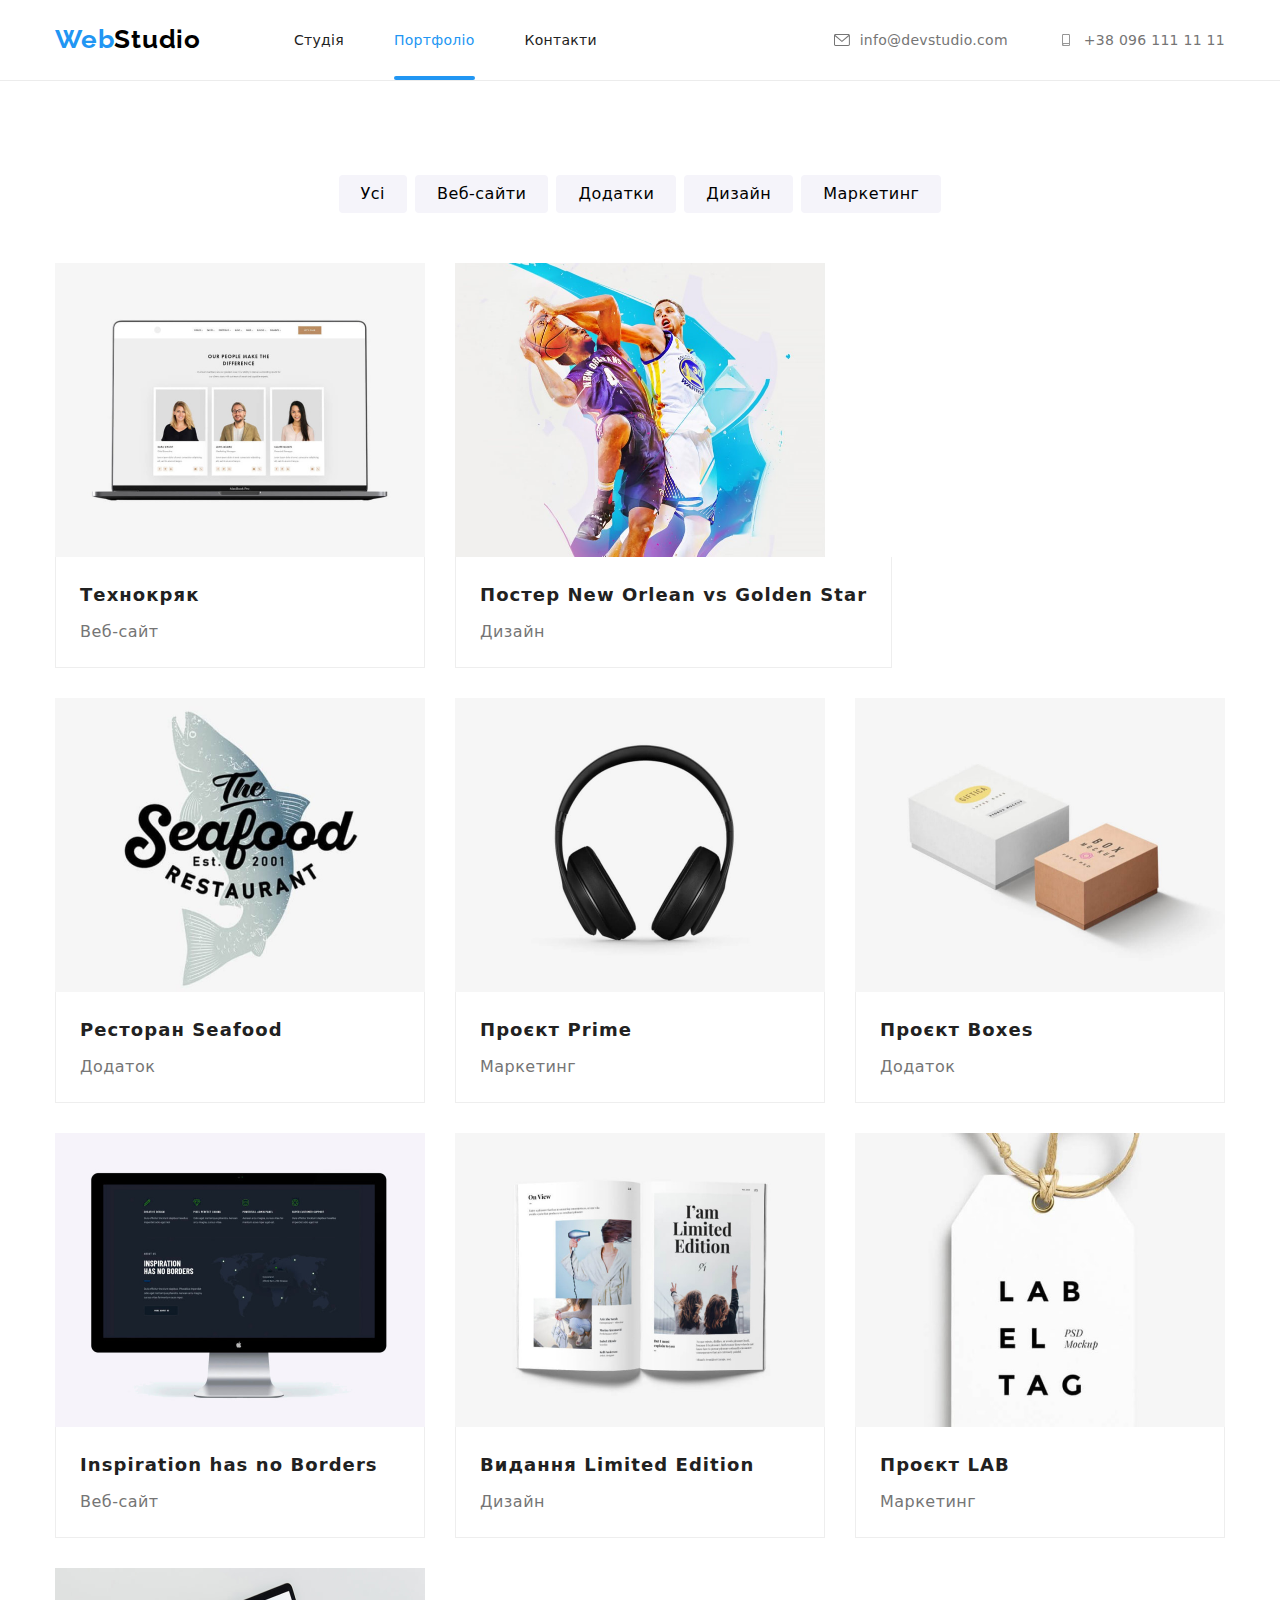
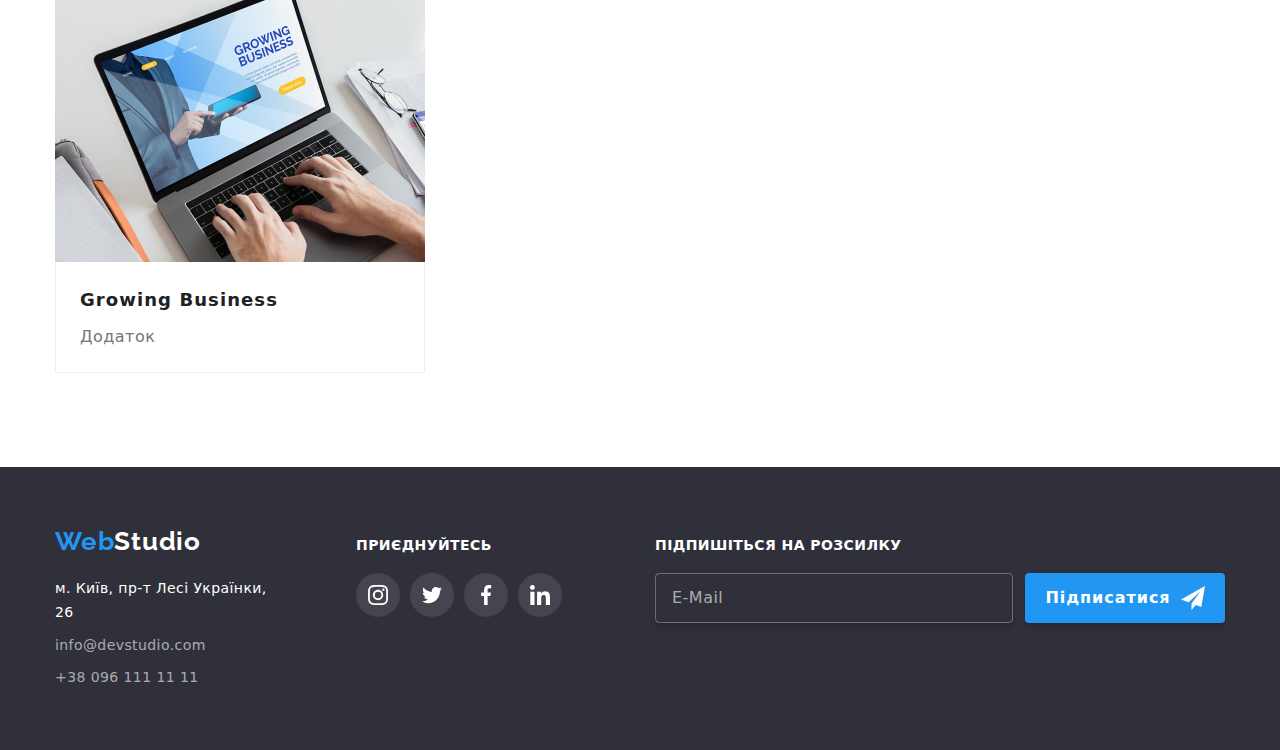
==== portfolio.html @ bd2cbed0 "Initial commit" ====
<!DOCTYPE html>
<html lang="en">
  <head>
    <meta charset="UTF-8" />
    <meta name="viewport" content="width=device-width, initial-scale=1.0" />
    <title>Портфоліо</title>
    <link rel="stylesheet" href="./css/style.css" />
    <link rel="preconnect" href="https://fonts.googleapis.com" />
    <link rel="preconnect" href="https://fonts.gstatic.com" crossorigin />
    <link
      rel="stylesheet"
      href="https://cdnjs.cloudflare.com/ajax/libs/modern-normalize/2.0.0/modern-normalize.min.css"
    />
    <link
      href="https://fonts.googleapis.com/css2?family=Raleway:wght@700&family=Roboto:wght@400;500;700;900&display=swap"
      rel="stylesheet"
    />
  </head>
  <body>
    <header>
      <nav class="container header">
        <a href="./index.html" class="logo"
          >Web<span style="color: #000">Studio</span></a
        >

        <ul class="nav">
          <li class="item"><a href="./index.html" class="navg">Студія</a></li>
          <li class="item">
            <a href="./portfolio.html" class="navg current" style="color: #2196f3"
              >Портфоліо</a
            >
          </li>
          <li class="item"><a href="" class="navg">Контакти</a></li>
        </ul>
        <ul class="header list">
          <li class="item">
            <a href="mailto:info@devstudio.com" class="link-nav"
              ><svg class="icon" width="16" height="12">
                <use href="./images/symbol-defs.svg#icon-envelope"></use>
              </svg>
              info@devstudio.com
            </a>
          </li>
          <li class="item">
            <a href="tel:+380961111111" class="link-nav"
              ><svg class="icon" width="16" height="12">
                <use href="./images/symbol-defs.svg#icon-smartphone"></use></svg> +38 096 111 11 11</a
            >
          </li>
        </ul>
      </nav>
    </header>
    <main>
      <section>
        <div class="container">
          <!-- <h1>Портфоліо</h1> -->
          <ul class="filter-list">
            <li class="item">
              <button type="button" class="filters">Усі</button>
            </li>
            <li class="item">
              <button type="button" class="filters">Веб-сайти</button>
            </li>
            <li class="item">
              <button type="button" class="filters">Додатки</button>
            </li>
            <li class="item">
              <button type="button" class="filters">Дизайн</button>
            </li>
            <li class="item">
              <button type="button" class="filters">Маркетинг</button>
            </li>
          </ul>
          <ul class="portfolio-cards">
            <li class="item">
               <a href="" class="card">
                <div class="filling-thumb">
                <img
                  src="./images/project1.jpg"
                  alt="Ноутбук з карточками членів команди"
                  width="370"
                  height="294"
                />
                <div class="filling">
                  <p class="text">Ресурс пропонує комплексні пропозиції з різним рівнем функціоналу та сервісів. Все це дозволить відвідувачу отримати вичерпні відомості про компанію чи приватну особу.</p>
                </div>
                </div>
                <div class="border-cards">
                  <h2 class="sub-title">Технокряк</h2>
                  <p class="filter-class">Веб-сайт</p>
                </div>
              </a>
              
            </li>
            <li class="item">
              <a href="" class="card"
                ><div class="filling-thumb"><img
                  src="./images/project2.jpg"
                  alt="Постер з баскетболістами"
                  width="370"
                  height="294"
                />
                <div class="filling">
                  <p class="text">Ресурс пропонує комплексні пропозиції з різним рівнем функціоналу та сервісів. Все це дозволить відвідувачу отримати вичерпні відомості про компанію чи приватну особу.</p>
                </div>
                </div>
                <div class="border-cards">
                  <h2 class="sub-title">Постер New Orlean vs Golden Star</h2>
                  <p class="filter-class">Дизайн</p>
                </div>
              </a>
            </li>
            <li class="item">
              <a href="" class="card"
                ><div class="filling-thumb"><img
                  src="./images/project3.jpg"
                  width="370"
                  height="294"
                  alt="Емблема ресторану"
                />
                <div class="filling">
                  <p class="text">Ресурс пропонує комплексні пропозиції з різним рівнем функціоналу та сервісів. Все це дозволить відвідувачу отримати вичерпні відомості про компанію чи приватну особу.</p>
                </div>
                </div>
                <div class="border-cards">
                  <h2 class="sub-title">Ресторан Seafood</h2>
                  <p class="filter-class">Додаток</p>
                </div>
              </a>
            </li>
            <li class="item">
              <a href="" class="card"
                ><div class="filling-thumb"><img
                  src="./images/project4.jpg"
                  width="370"
                  height="294"
                  alt="Безпровідні навушники"
                />
                <div class="filling">
                  <p class="text">Ресурс пропонує комплексні пропозиції з різним рівнем функціоналу та сервісів. Все це дозволить відвідувачу отримати вичерпні відомості про компанію чи приватну особу.</p>
                </div>
                </div>
                <div class="border-cards">
                  <h2 class="sub-title">Проєкт Prime</h2>
                  <p class="filter-class">Маркетинг</p>
                </div>
              </a>
            </li>
            <li class="item">
              <a href="" class="card"
                ><div class="filling-thumb"><img
                  src="./images/project5.jpg"
                  width="370"
                  height="294"
                  alt="Маленькі кообочки"
                />
                <div class="filling">
                  <p class="text">Ресурс пропонує комплексні пропозиції з різним рівнем функціоналу та сервісів. Все це дозволить відвідувачу отримати вичерпні відомості про компанію чи приватну особу.</p>
                </div>
                </div>
                <div class="border-cards">
                  <h2 class="sub-title">Проєкт Boxes</h2>
                  <p class="filter-class">Додаток</p>
                </div>
              </a>
            </li>
            <li class="item">
              <a href="" class="card"
                ><div class="filling-thumb"><img
                  src="./images/project6.jpg"
                  width="370"
                  height="294"
                  alt="Монітор комп'ютера"
                />
                <div class="filling">
                  <p class="text">Ресурс пропонує комплексні пропозиції з різним рівнем функціоналу та сервісів. Все це дозволить відвідувачу отримати вичерпні відомості про компанію чи приватну особу.</p>
                </div>
                </div>
                <div class="border-cards">
                  <h2 class="sub-title">Inspiration has no Borders</h2>
                  <p class="filter-class">Веб-сайт</p>
                </div>
              </a>
            </li>
            <li class="item">
              <a href="" class="card"
                ><div class="filling-thumb"><img
                  src="./images/project7.jpg"
                  width="370"
                  height="294"
                  alt="Глянцевий журнал"
                />
                <div class="filling">
                  <p class="text">Ресурс пропонує комплексні пропозиції з різним рівнем функціоналу та сервісів. Все це дозволить відвідувачу отримати вичерпні відомості про компанію чи приватну особу.</p>
                </div>
                </div>
                <div class="border-cards">
                  <h2 class="sub-title">Видання Limited Edition</h2>
                  <p class="filter-class">Дизайн</p>
                </div>
              </a>
            </li>
            <li class="item">
              <a href="" class="card"
                ><div class="filling-thumb"><img
                  src="./images/project8.jpg"
                  width="370"
                  height="294"
                  alt="Бірка"
                />
                <div class="filling">
                  <p class="text">Ресурс пропонує комплексні пропозиції з різним рівнем функціоналу та сервісів. Все це дозволить відвідувачу отримати вичерпні відомості про компанію чи приватну особу.</p>
                </div>
                </div>
                <div class="border-cards">
                  <h2 class="sub-title">Проєкт LAB</h2>
                  <p class="filter-class">Маркетинг</p>
                </div>
              </a>
            </li>
            <li class="item">
              <a href="" class="card"
                ><div class="filling-thumb"><img
                  src="./images/project9.jpg"
                  width="370"
                  height="294"
                  alt="Руки людини на клавіатурі ноутбука"
                />
                <div class="filling">
                  <p class="text">Ресурс пропонує комплексні пропозиції з різним рівнем функціоналу та сервісів. Все це дозволить відвідувачу отримати вичерпні відомості про компанію чи приватну особу.</p>
                </div>
                </div>
                <div class="border-cards">
                  <h2 class="sub-title">Growing Business</h2>
                  <p class="filter-class">Додаток</p>
                </div>
              </a>
            </li>
          </ul>
        </div>
      </section>
    </main>
   <footer class="footer">
      <div class="container">
      <div class="adressa">
        <a href="./index.html" class="logo-footer"
          >Web<span style="color: #fff">Studio</span></a
        >
        <address>
          <p class="adress">м. Київ, пр-т Лесі Українки, 26</p>
          <a href="mailto:info@devstudio.com" class="appeal"
            >info@devstudio.com</a
          >
          <a href="tel:+380961111111" class="appeal">+38 096 111 11 11</a>
        </address>
      </div>
      <div >
      <p class="footer-head">Приєднуйтесь</p>
      <ul class="socialmed">
      <li class="link"><a href="" class="icon"><svg width="20" height="20"><use href="./images/symbol-defs.svg#icon-instagram"></use></svg></a></li>
      <li class="link"><a href="" class="icon"><svg width="20" height="20"><use href="./images/symbol-defs.svg#icon-twitter-1"></use></svg></a></li>
      <li class="link"><a href="" class="icon"><svg width="20" height="20"><use href="./images/symbol-defs.svg#icon-facebook"></use></svg></a></li>
      <li class="link"><a href="" class="icon"><svg width="20" height="20"><use href="./images/symbol-defs.svg#icon-linkedin"></use></svg></a></li></ul>
      </div>
       <div class="email-footer">
        <h2 class="email-footer-header">Підпишіться на розсилку</h2>
        <form class="footer-form">
        <input type="email" name="email" placeholder="E-Mail" class="email-input">
        <button class="footer-button" type="submit">
          <span class="footer-button__text">Підписатися</span>
          <svg  width="24" height="24">
            <use href="./images/symbol-defs.svg#icon-send"></use>
          </svg>
        </button>
        </form>
      </div>
      </div>
    </footer>
  </body>
</html>
---- css/style.css ----
:root {
  --main-color: #212121;
  --hover-color-blue: #2196f3;
  --white-text: #fff;
  --basic-text: #757575;
  --background-lite: #f5f4fa;
  --background-dark: #2f303a;
}

body {
  font-family: "Roboto", sans-serif;
  letter-spacing: 0.02em;
  font-weight: 500;
  font-size: 14px;
  color: var(--main-color);
  margin: 0;
  padding: 0;
}
header {
  border-bottom: 1px #ececec solid;
}
h1,
h2,
h3,
ul,
p {
  margin-top: 0;
  margin-bottom: 0;
  padding: 0;
}
section {
  padding-top: 94px;
  padding-bottom: 94px;
}
img {
  display: block;
}
.hero {
  background-color: var(--background-dark);
  padding-bottom: 280px;
  text-align: center;
  padding-top: 200px;
  padding-bottom: 200px;
  background-image: linear-gradient(
      rgba(47, 48, 58, 0.4),
      rgba(47, 48, 58, 0.4)
    ),
    url(../images/background-img.jpg);
  background-size: cover;
  background-position: center;
  max-width: 1600px;
  margin-right: auto;
  margin-left: auto;
}

.logo {
  display: inline-block;
  font-family: "Raleway", sans-serif;
  text-decoration: none;

  font-weight: 700;
  font-size: 26px;
  letter-spacing: 0.03em;
  color: #2196f3;
  margin-right: 93px;
}
.logo-footer {
  display: block;
  margin-bottom: 20px;
  font-family: "Raleway", sans-serif;
  text-decoration: none;

  font-weight: 700;
  font-size: 26px;
  letter-spacing: 0.03em;
  color: #2196f3;
}

.navg {
  display: block;
  text-decoration: none;
  font-weight: 500;
  font-size: 14px;
  letter-spacing: 0.02em;
  color: var(--main-color);
  padding-top: 32px;
  padding-bottom: 32px;
  transition: color 250ms cubic-bezier(0.4, 0, 0.2, 1);
}
.navg:hover,
.navg:focus {
  color: var(--hover-color-blue);
}
.navg.current {
  position: relative;
}
.navg.current::after {
  content: "";
  display: block;
  border-radius: 2px;
  width: 100%;
  height: 4px;
  background: var(--hover-color-blue);
  position: absolute;
  left: 0;
  bottom: 0;
}
.link-nav {
  display: flex;
  align-items: center;
  padding-top: 32px;
  padding-bottom: 32px;
  color: rgb(117, 117, 117);

  text-decoration: none;
  transition: color 250ms cubic-bezier(0.4, 0, 0.2, 1);
}
.link-nav .icon {
  fill: rgb(117, 117, 117);
  transition: fill 250ms cubic-bezier(0.4, 0, 0.2, 1);
}
.container {
  width: 1200px;
  margin-left: auto;
  margin-right: auto;
  padding-left: 15px;
  padding-right: 15px;
}
.link-nav:hover,
.link-nav:focus {
  color: var(--hover-color-blue);
}
.link-nav:hover .icon,
.link-nav:focus .icon {
  fill: var(--hover-color-blue);
}

.h1 {
  display: inline-block;
  font-weight: 900;
  font-size: 44px;
  line-height: 136%;
  letter-spacing: 0.06em;
  text-transform: uppercase;
  text-align: center;
  color: var(--white-text);
  width: 696px;
  min-height: 120px;
  margin-bottom: 30px;
}
.main-but {
  display: block;
  background-color: var(--hover-color-blue);
  min-width: 216px;
  height: 50px;
  border-radius: 4px;
  border: none;
  box-shadow: 0 4px 4px 0 rgba(0, 0, 0, 0.15);
  color: var(--white-text);
  font-weight: 700;
  font-size: 16px;
  line-height: 187%;
  letter-spacing: 0.06em;
  text-align: center;
  cursor: pointer;
  margin: auto;
  transition: background-color 250ms cubic-bezier(0.4, 0, 0.2, 1);
}
.main-but:active {
  background-color: #188ce8;
}
.backdrop {
  position: fixed;
  top: 0;
  left: 0;
  width: 100%;
  height: 100%;
  background: rgba(0, 0, 0, 0.2);
  z-index: 2;
  transform: scale(100%);
  transition: visibility 250ms cubic-bezier(0.4, 0, 0.2, 1),
    opacity 250ms cubic-bezier(0.4, 0, 0.2, 1);
}
.backdrop.is-hidden {
  opacity: 0;
  visibility: hidden;
  pointer-events: none;
}
.modal {
  position: absolute;
  top: 50%;
  left: 50%;
  transform: translate(-50%, -50%) scale(1);

  border-radius: 4px;
  min-width: 528px;
  height: 581px;
  box-shadow: 0 2px 1px 0 rgba(0, 0, 0, 0.2), 0 1px 1px 0 rgba(0, 0, 0, 0.14),
    0 1px 3px 0 rgba(0, 0, 0, 0.12);
  background: #fff;
  

  transition: transform 250ms cubic-bezier(0.4, 0, 0.2, 1);
}

.backdrop.is-hidden .modal.is-hidden {
  transform: translate(-50%, -50%) scale(0.2);
}
.modal-button {
  position: absolute;
  top: 8px;
  right: 8px;
  border-radius: 50%;
  border: 1px solid  rgba(0, 0, 0, 0.1);
  background-color: #fff;
  cursor: pointer;
  display: flex;
  align-items: center;
  justify-content: center;
 width: 30px;
 height: 30px;
 transition: fill 250ms cubic-bezier(0.4, 0, 0.2, 1);
}

.modal-button:hover,
.modal-button:focus{
  fill:var(--hover-color-blue);
  
}
.modal-form {
  width: 528px;
  
  padding-top: 40px;
  padding-left: 40px;
  padding-right: 40px;
  padding-bottom: 40px;
}
.modal-header {
  font-weight: 700;
  font-size: 20px;
  letter-spacing: 0.03em;
  text-align: center;
  color: var(--main-color);
  margin-left: auto;
  margin-right: auto;
  margin-bottom: 12px;
}
.name-input {
  display: flex;
  flex-direction: column;
  position: relative;
 margin-left: auto;
  margin-right: auto;
  margin-top: 10px;
  
  width: 448px;
  height: 58px;
}
.label {
  display: flex;
  align-items: center;
  justify-content: flex-start;
  font-weight: 400;
  font-size: 12px;
  letter-spacing: 0.01em;
  color: var(--basic-text);
  
}
.input {
  outline: none;
  border: 1px solid rgba(33, 33, 33, 0.2);
  border-radius: 4px;
  width: 448px;
  height: 40px;
  padding-left: 34px;
  margin-top: 4px;
 
  transition: border 250ms cubic-bezier(0.4, 0, 0.2, 1);
}
.input:hover,
.input:focus {
  border: 1px solid var(--hover-color-blue);
}
.input:hover + .modal-icon-input,
.input:focus + .modal-icon-input {
  fill: var(--hover-color-blue);
}
.modal-icon-input {
  position: absolute;
  top: 28px;
  left: 12px;
  transition: fill 250ms cubic-bezier(0.4, 0, 0.2, 1);
}
.comment-input {
  display: flex;
  flex-direction: column;
  position: relative;
margin-left: auto;
  margin-right: auto;
  margin-bottom: 20px;
  margin-top: 10px;
  width: 448px;
}
.texarea-modal::placeholder {
  font-weight: 400;
  font-size: 12px;
  letter-spacing: 0.01em;
  color: rgba(117, 117, 117, 0.5);
  
}
.texarea-modal {
  display: block;
  outline: none;
  border: 1px solid rgba(33, 33, 33, 0.2);
  border-radius: 4px;
  width: 448px;
  height: 120px;
  margin-top: 4px;
  padding-left: 16px;
  padding-top: 12px;

  resize: none;
  transition: border 250ms cubic-bezier(0.4, 0, 0.2, 1);
}
.texarea-modal:hover,
.texarea-modal:focus {
  border: 1px solid #2196f3;
}
.checkbox-modal-label {
  display: flex;
  justify-content: center;
  font-weight: 400;
  font-size: 14px;
  line-height: 171%;
  letter-spacing: 0.03em;
  color: var(--basic-text);

}
.contract {
  color: var(--hover-color-blue);
  margin-left: 4px;
  
}
.checkbox-text{
  display: block;
  text-align: center;
}
.checkbox-icon{
  display: flex;
  align-items: center;

  border-radius: 2px;
  border: #212121 2px solid;
  width: 16px;
  height: 15px;
  margin-right: 8px;
  background-image: url(../images/icon-check.svg);
   background-size: contain;
  background-repeat: no-repeat;
  background-origin: border;
  background-position: center;
 
   transition: background-color 250ms cubic-bezier(0.4, 0, 0.2, 1),
    border 250ms cubic-bezier(0.4, 0, 0.2, 1);
}
.checkbox-icon:hover{
  border: var(--hover-color-blue) 2px solid;
}
.checkbox-input:focus + .checkbox-icon{
  border: var(--hover-color-blue) 2px solid;
}

.checkbox-input:checked + .checkbox-icon {

  background-color: #188ce8;

  fill:#fff;
   border: none;
 

}
.checkbox-input{
  -webkit-appearance:none;
  -moz-appearance: none;
  appearance: none;
}
.btn-modal {
  margin-top: 30px;
  border: none;
  border-radius: 4px;
  width: 200px;
  height: 50px;
  box-shadow: 0 4px 4px 0 rgba(0, 0, 0, 0.15);
  background-color: var(--hover-color-blue);
  font-family: "Roboto", sans-serif;
  font-weight: 700;
  font-size: 16px;
  line-height: 1.875;
  letter-spacing: 0.06em;
  text-align: center;
  color: var(--white-text);
  transition: background-color 250ms cubic-bezier(0.4, 0, 0.2, 1);
}
.btn-modal:hover,
.btn-modal:focus {
  background-color: #188ce8;
}
.decisions {
  font-weight: 700;
  letter-spacing: 0.03em;
  text-transform: uppercase;
  color: var(--main-color);
  font-family: var(--font-family);
  font-size: 14px;
  margin-bottom: 10px;
}
.text-block {
  display: flex;
  flex-wrap: wrap;
}
.text-block .item {
  width: 270px;
}
.text-block .item + .item {
  margin-left: 30px;
}

ul {
  list-style-type: none;
}
.dectext {
  font-weight: 400;
  line-height: 171%;
  letter-spacing: 0.03em;
  color: var(--basic-text);
  padding-bottom: 0;
}
.present {
  font-weight: 700;
  font-size: 36px;
  letter-spacing: 0.03em;
  text-align: center;
  margin-bottom: 50px;
  color: var(--main-color);
}
.images {
  display: flex;
  flex-wrap: wrap;
  margin-left: -30px;
}
.images .item {
  position: relative;
  margin-left: 30px;
}
.image-content {
  position: absolute;
  left: 0;
  bottom: 0;
  display: flex;
  width: 100%;
  height: 70px;
  background: rgba(47, 48, 58, 0.8);
  align-items: center;
  justify-content: center;
}
.image-content .text {
  font-weight: 700;
  font-size: 14px;
  letter-spacing: 0.03em;
  text-transform: uppercase;
  color: var(--white-text);
}
.team {
  background-color: var(--background-lite);
}

.team-title {
  font-weight: 700;
  font-size: 36px;
  letter-spacing: 0.03em;
  text-align: center;
  margin-bottom: 50px;
}
.members {
  padding-top: 30px;
  padding-bottom: 30px;
  border-radius: 0 0 4px 4px;
  width: 270px;

  box-shadow: 0 2px 1px 0 rgba(0, 0, 0, 0.2), 0 1px 1px 0 rgba(0, 0, 0, 0.14),
    0 1px 3px 0 rgba(0, 0, 0, 0.12);
  background: #fff;
}
.name {
  font-weight: 500;
  font-size: 16px;
  letter-spacing: 0.03em;
  text-align: center;
}
.people {
  display: flex;
  flex-wrap: wrap;
  margin-left: -30px;
}
.people .item {
  width: 270px;
  margin-left: 30px;
}
.profesion {
  font-weight: 400;
  font-size: 16px;
  letter-spacing: 0.03em;
  color: var(--basic-text);
  text-align: center;
  margin-top: 10px;
}
.footer {
  background-color: var(--background-dark);
  padding-top: 60px;
  padding-bottom: 60px;
}

.adress {
  font-weight: 400;
  font-size: 14px;
  line-height: 171%;
  letter-spacing: 0.03em;
  color: var(--white-text);
  font-style: normal;
  margin-bottom: 9px;
}
.appeal:not(:last-child) {
  margin-bottom: 9px;
}
.appeal {
  display: block;
  font-weight: 400;
  line-height: 171%;
  letter-spacing: 0.03em;
  color: rgba(255, 255, 255, 0.6);
  text-decoration: none;
  font-style: normal;
  transition: color 250ms cubic-bezier(0.4, 0, 0.2, 1);
}

.appeal:hover,
.appeal:focus {
  color: #ffffffbe;
}
.footer-button__text {
  font-weight: 700;
  font-size: 16px;
  line-height: 187%;
  letter-spacing: 0.06em;
  text-align: center;
  color: #fff;
}.filters {
  background-color: var(--background-lite);
  font-weight: 500;
  font-size: 16px;
  line-height: 162%;
  letter-spacing: 0.03em;
  text-align: center;
  height: 38px;
  cursor: pointer;
  border-radius: 4px;
  border: transparent;
  padding-top: 6px;
  padding-bottom: 6px;
  padding-left: 22px;
  padding-right: 22px;
  transition: background-color 250ms cubic-bezier(0.4, 0, 0.2, 1),
    color 250ms cubic-bezier(0.4, 0, 0.2, 1),
    box-shadow 250ms cubic-bezier(0.4, 0, 0.2, 1);
}

.filters:hover,
.filters:focus,
.filters:active {
  color: var(--white-text);
  background: var(--hover-color-blue);
  box-shadow: 0 2px 2px 0 rgba(0, 0, 0, 0.12), 0 1px 2px 0 rgba(0, 0, 0, 0.08),
    0 3px 1px 0 rgba(0, 0, 0, 0.1);
}
.filter-list {
  display: flex;
  align-items: center;
  justify-content: center;
  margin-bottom: 50px;
  gap: 8px;
}

.sub-title {
  font-weight: 700;
  font-size: 18px;
  line-height: 200%;
  letter-spacing: 0.06em;
  color: var(--main-color);
  text-decoration: none;
}
.filter-class {
  margin-top: 4px;
  font-weight: 400;
  font-size: 16px;
  line-height: 187%;
  letter-spacing: 0.03em;
  color: var(--basic-text);
  text-decoration: none;
}

.portfolio-cards {
  display: flex;
  flex-wrap: wrap;
  gap: 30px;
}
.filling-thumb {
  position: relative;
  overflow: hidden;
}
.filling {
  position: absolute;
  display: flex;
  align-items: center;
  justify-content: center;

  top: 0;
  left: 0;
  width: 100%;
  height: 101%;
  background: rgba(33, 150, 243, 0.9);
  padding-left: 24px;
  padding-right: 24px;
  transform: translateY(100%);
  transition: transform 250ms cubic-bezier(0.4, 0, 0.2, 1);
}
.card:hover .filling,
.card:focus .filling {
  transform: translateY(0);
  opacity: 1;
}
.filling .text {
  font-weight: 400;
  font-size: 18px;
  line-height: 156%;
  letter-spacing: 0.03em;
  color: #fff;
}

.border-cards {
  padding-top: 20px;
  padding-bottom: 20px;
  padding-left: 24px;
  padding-right: 24px;
  border-bottom: 1px solid #eeeeee;
  border-left: 1px solid #eeeeee;
  border-right: 1px solid #eeeeee;
}

.card {
  text-decoration: none;
  display: block;
  box-shadow: none;
  transition-property: box-shadow;
  transition-duration: 250ms;
  transition-timing-function: cubic-bezier(0.4, 0, 0.2, 1);
}
.card:hover,
.card:focus {
  box-shadow: 1px 4px 6px 0 rgba(0, 0, 0, 0.16), 0 4px 4px 0 rgba(0, 0, 0, 0.06),
    0 1px 1px 0 rgba(0, 0, 0, 0.12);
}
.header.list {
  display: flex;
  margin-left: auto;
  white-space: nowrap;
}
.nav {
  display: flex;
  align-items: center;
}
.nav .item:not(:first-child) {
  margin-left: 50px;
}
.header.list .item + .item {
  margin-left: 50px;
}
.container.header {
  display: flex;
  align-items: center;
}
.link-nav .icon {
  fill: #757575;
  margin-right: 10px;
}
.background.icon {
  display: flex;
  justify-content: center;
  align-items: center;
  background-color: var(--background-lite);
  width: 270px;
  height: 120px;
  border-radius: 4px;
  margin-bottom: 30px;
}
.socialmedia {
  display: flex;
  align-items: center;
  justify-content: center;
  margin-top: 16px;
  gap: 10px;
}
.socialmedia.link {
  display: flex;
  justify-content: center;
  border-radius: 50%;
  width: 44px;
  height: 44px;
  outline: none;
  fill: #afb1b8;
  margin-top: 0;
  transition: background-color 250ms cubic-bezier(0.4, 0, 0.2, 1),
    fill 250ms cubic-bezier(0.4, 0, 0.2, 1);
}
.socialmedia.link:hover,
.socialmedia.link:focus {
  fill: #fff;
  background-color: #188ce8;
}
.clients.head {
  font-weight: 700;
  font-size: 36px;
  letter-spacing: 0.03em;
  text-align: center;
  color: #212121;
}
.clients.list {
  display: flex;
  justify-content: center;
  align-items: center;
  gap: 30px;
  margin-top: 50px;
}
.clients.link .icon {
  display: flex;
  justify-content: center;
  align-items: center;
  fill: #afb1b8;
  border: 1px solid #afb1b8;
  outline: none;
  border-radius: 4px;
  width: 170px;
  height: 92px;
  transition: border 250ms cubic-bezier(0.4, 0, 0.2, 1),
    fill 250ms cubic-bezier(0.4, 0, 0.2, 1);
}
.clients.link .icon:hover,
.clients.link .icon:focus {
  fill: #2196f3;
  border: 1px solid #188ce8;
}

.footer-head {
  font-weight: 700;
  font-size: 14px;
  letter-spacing: 0.03em;
  text-transform: uppercase;
  color: #fff;
}
.socialmed {
  display: flex;
  align-items: center;
  gap: 10px;
  margin-top: 20px;
}

.socialmed .link .icon {
  display: flex;
  align-items: center;
  justify-content: center;
  background-color: rgba(255, 255, 255, 0.1);
  border-radius: 50%;
  width: 44px;
  height: 44px;
  fill: #fff;
  transition: background-color 250ms cubic-bezier(0.4, 0, 0.2, 1);
}
.footer .container {
  display: flex;
  align-items: baseline;
}
.adressa {
  margin-right: 70px;
}
.email-footer {
  display: flex;

  flex-direction: column;
  margin-left: 93px;
}
.footer-form {
  display: flex;
  align-items: center;

  gap: 12px;
}
.email-footer-header {
  font-weight: 700;
  font-size: 14px;
  letter-spacing: 0.03em;
  text-transform: uppercase;
  color: #fff;
  
}
.email-input {
  border: 1px solid rgba(255, 255, 255, 0.3);
  border-radius: 4px;
  width: 358px;
  height: 50px;
  box-shadow: 0 4px 4px 0 rgba(0, 0, 0, 0.15);
  background: rgba(33, 150, 243, 0);
  margin-top: 20px;
  padding-left: 16px;

  color: var(--white-text);
}
.email-input::placeholder {
  font-weight: 400;
  font-size: 16px;
  line-height: 125%;
  letter-spacing: 0.03em;
  color: rgba(255, 255, 255, 0.6);

}
.footer-button {
  display: flex;
  align-items: center;
  justify-content: center;
  gap: 10px;
  border-radius: 4px;
  width: 200px;
  height: 50px;
  margin-top: 20px;
  box-shadow: 0 4px 4px 0 rgba(0, 0, 0, 0.15);
  background: #2196f3;
  border: none;
  transition: background-color 250ms cubic-bezier(0.4, 0, 0.2, 1);
}
.footer-button:hover,
.footer-button:focus {
  background-color: #188ce8;
}


.socialmed .link .icon:hover,
.socialmed .link .icon:focus {
  background-color: var(--hover-color-blue);
}
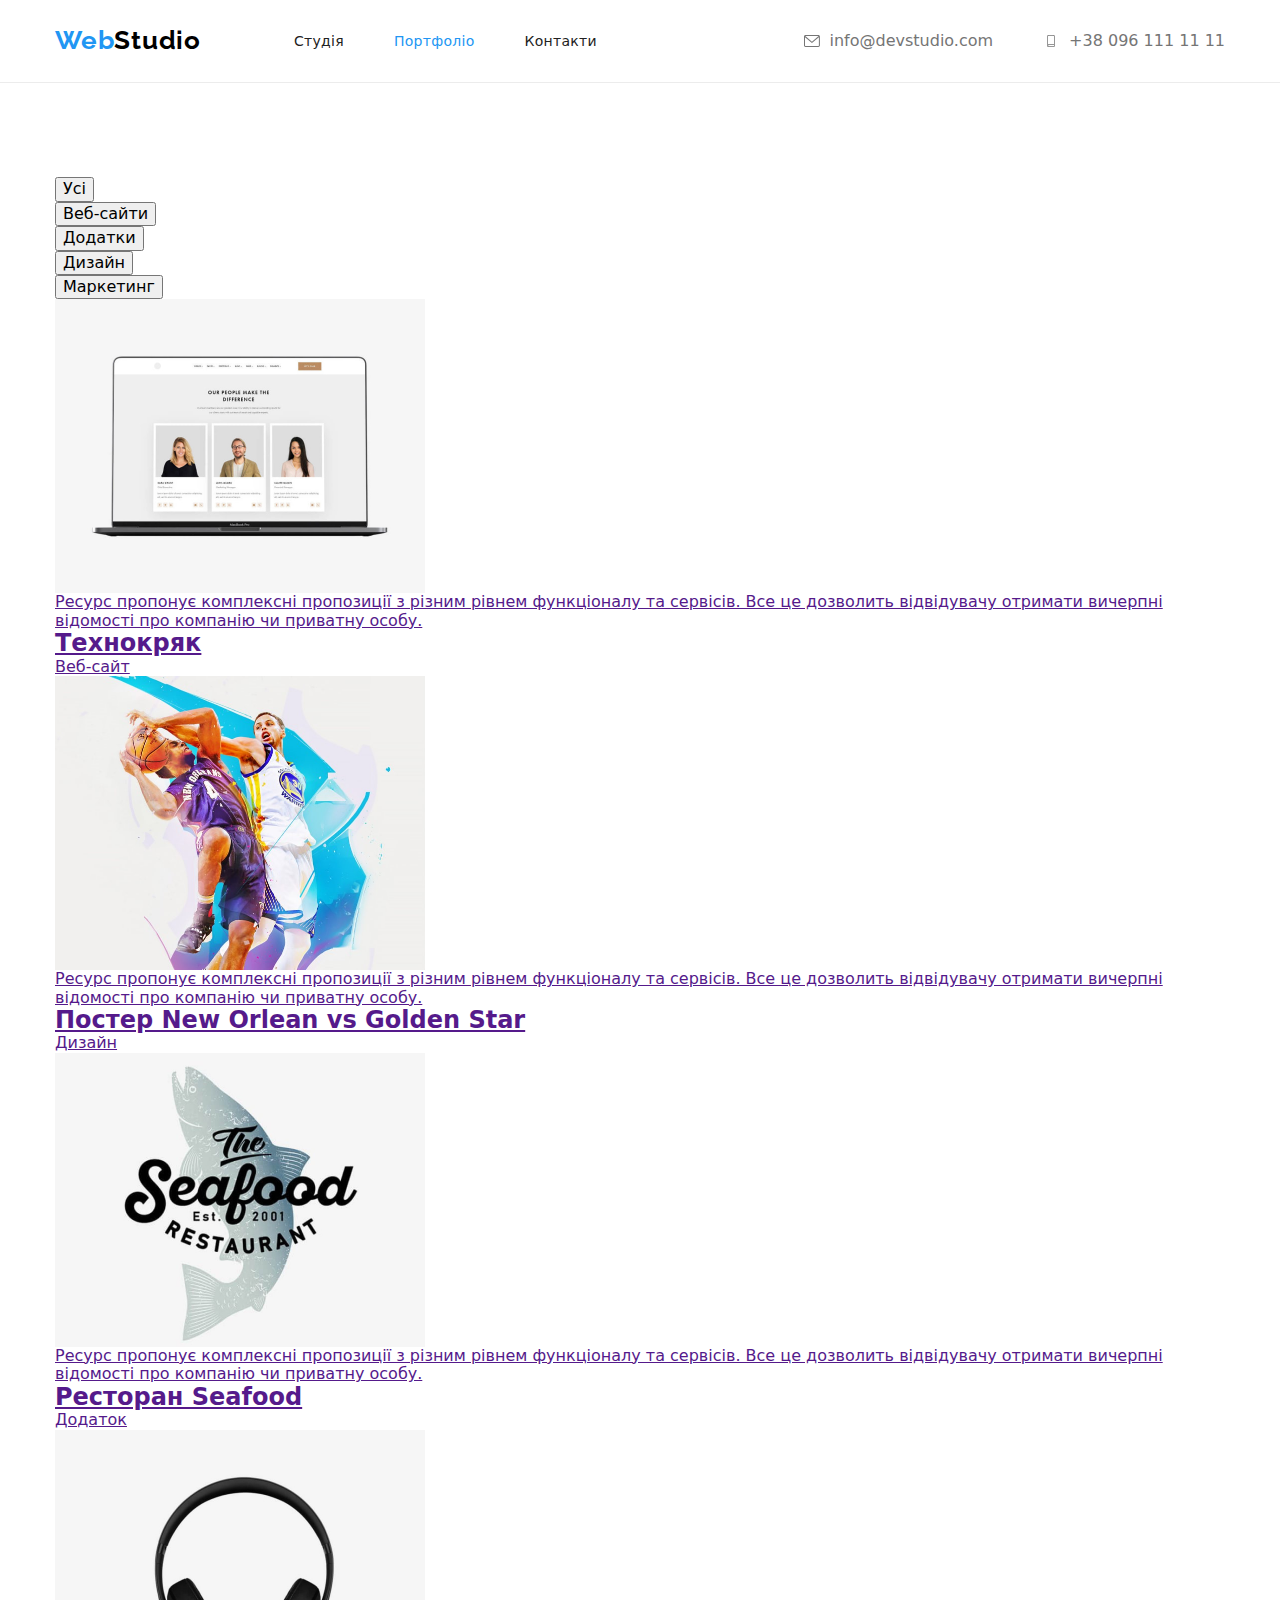
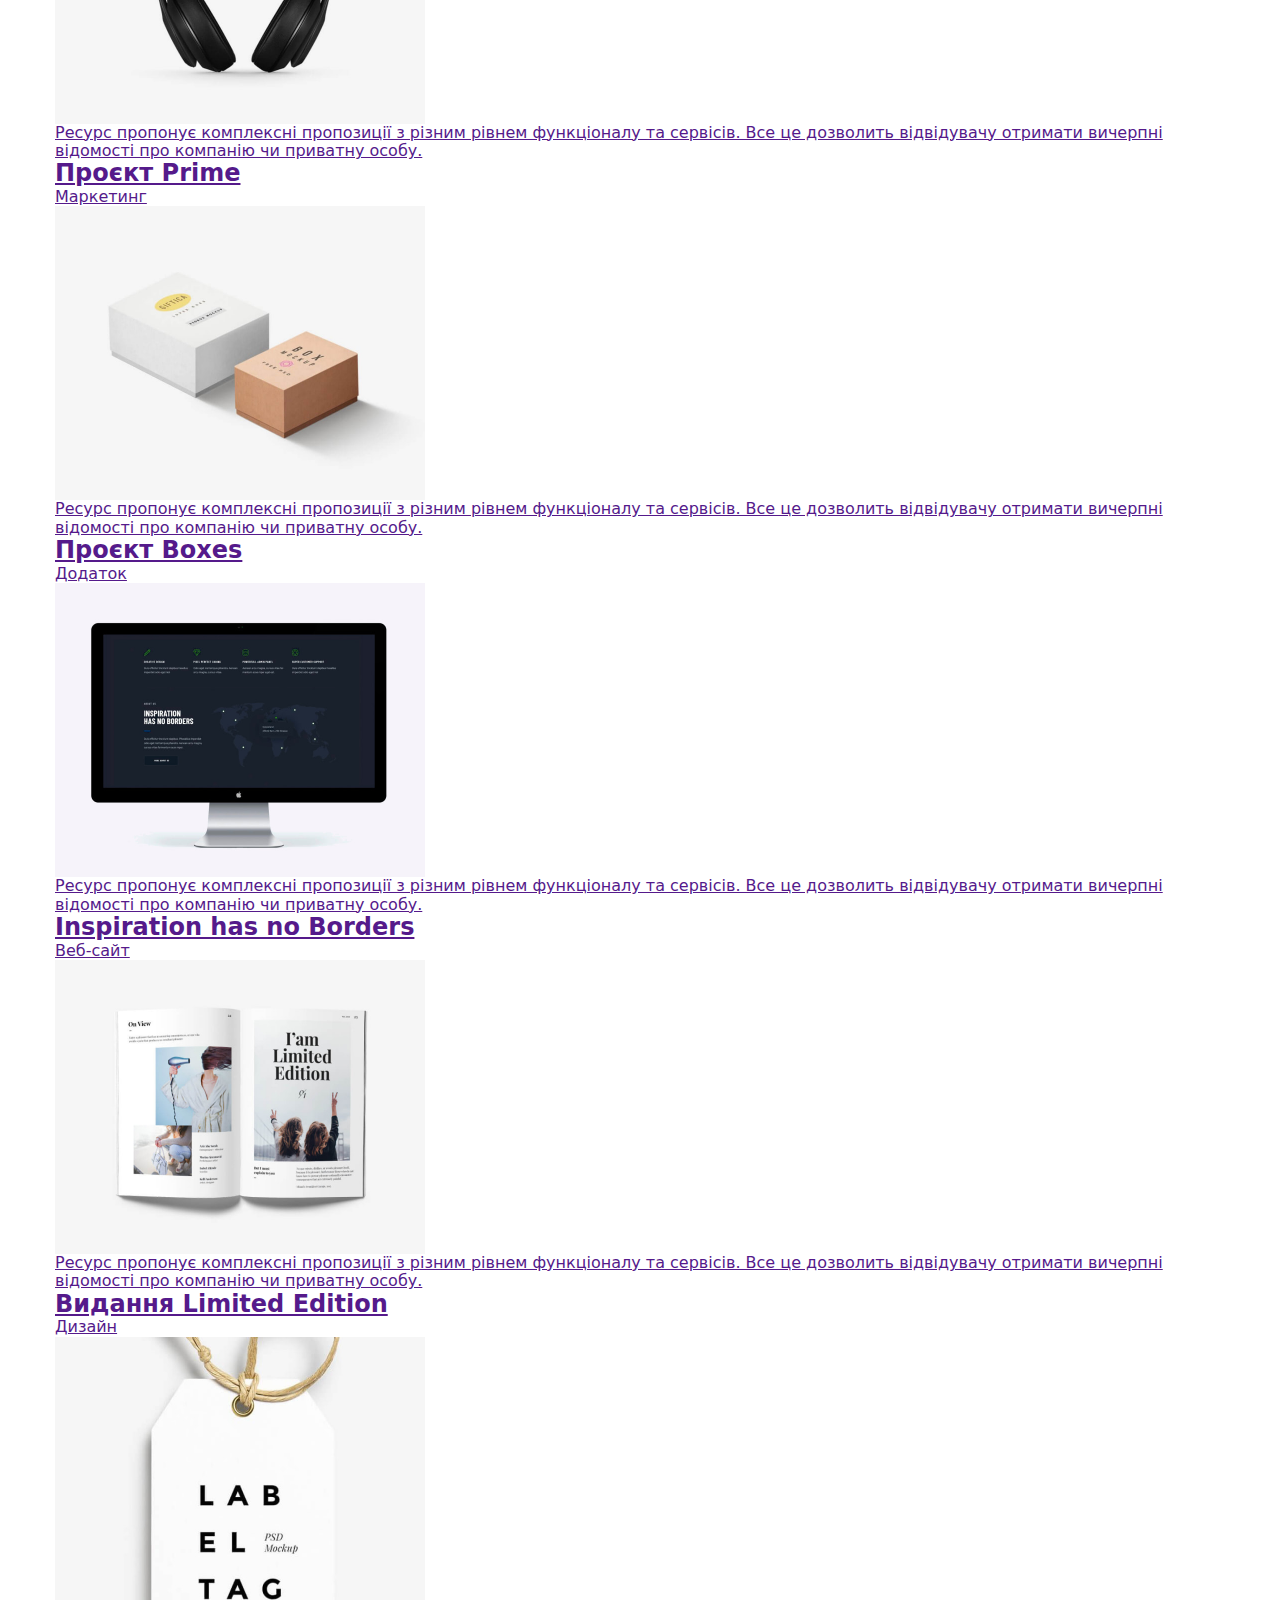
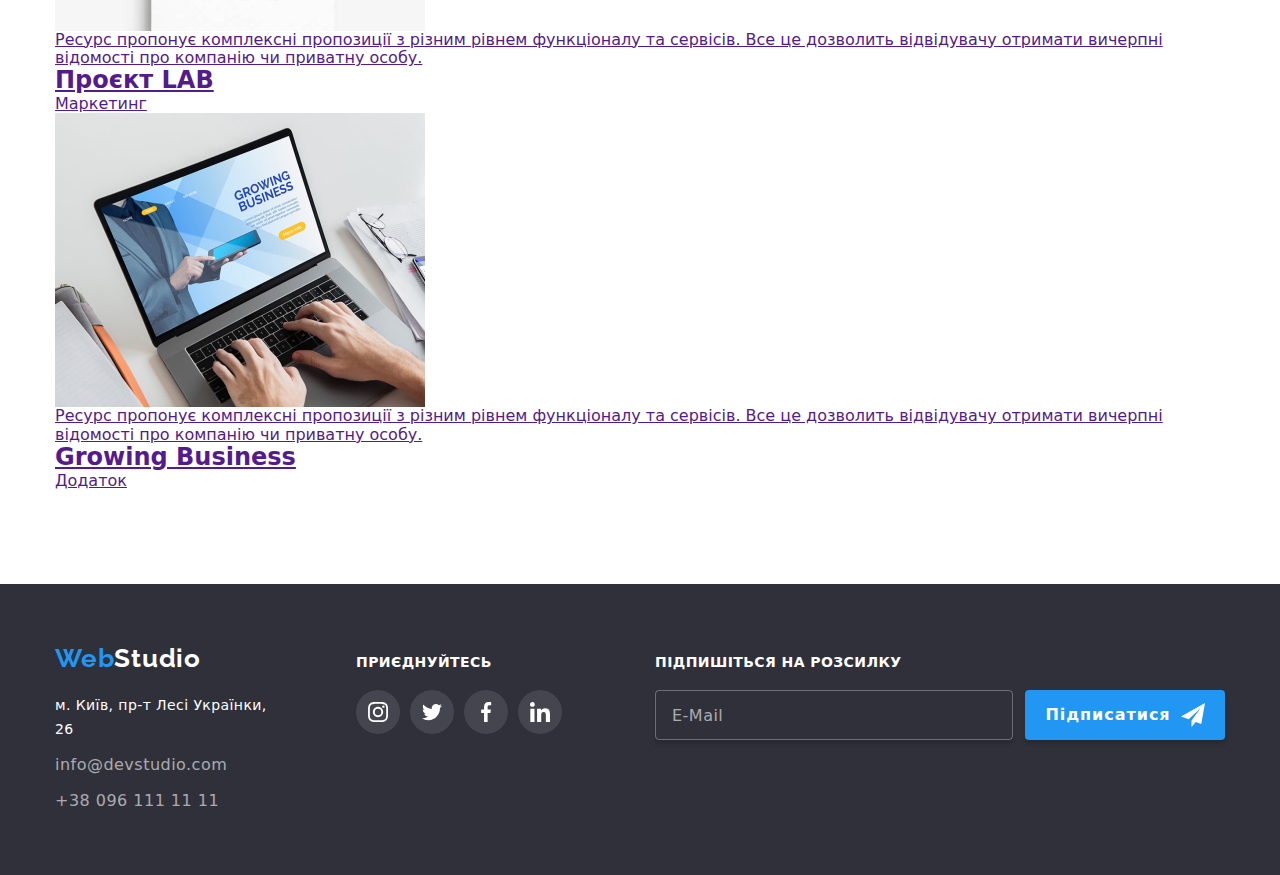
==== commit f3e5aaa5: "BEM and SASS" ====
--- a/portfolio.html
+++ b/portfolio.html
@@ -4,7 +4,7 @@
     <meta charset="UTF-8" />
     <meta name="viewport" content="width=device-width, initial-scale=1.0" />
     <title>Портфоліо</title>
-    <link rel="stylesheet" href="./css/style.css" />
+    <link rel="stylesheet" href="./css/main.min.css" />
     <link rel="preconnect" href="https://fonts.googleapis.com" />
     <link rel="preconnect" href="https://fonts.gstatic.com" crossorigin />
     <link
@@ -18,221 +18,283 @@
   </head>
   <body>
     <header>
-      <nav class="container header">
-        <a href="./index.html" class="logo"
-          >Web<span style="color: #000">Studio</span></a
-        >
+      <div class="container">
+        <nav class="nav">
+          <a href="./index.html" class="nav__logo"
+            >Web<span style="color: #000">Studio</span></a
+          >
 
-        <ul class="nav">
-          <li class="item"><a href="./index.html" class="navg">Студія</a></li>
-          <li class="item">
-            <a href="./portfolio.html" class="navg current" style="color: #2196f3"
-              >Портфоліо</a
-            >
-          </li>
-          <li class="item"><a href="" class="navg">Контакти</a></li>
-        </ul>
-        <ul class="header list">
-          <li class="item">
-            <a href="mailto:info@devstudio.com" class="link-nav"
-              ><svg class="icon" width="16" height="12">
+          <ul class="nav__list">
+            <li class="nav__item">
+              <a href="./index.html" class="nav__page nav__page-current">Студія</a>
+            </li>
+            <li class="nav__item">
+              <a href="./portfolio.html" class="nav__page" style="color: #2196f3"
+                >Портфоліо</a
+              >
+            </li>
+            <li class="nav__item"><a href="" class="nav__page">Контакти</a></li>
+          </ul>
+        </nav>
+        <ul class="header-list">
+          <li class="header-list__item">
+            <a href="mailto:info@devstudio.com" class="header-list__link"
+              ><svg class="header-list__icon" width="16" height="12">
                 <use href="./images/symbol-defs.svg#icon-envelope"></use>
               </svg>
               info@devstudio.com
             </a>
           </li>
-          <li class="item">
-            <a href="tel:+380961111111" class="link-nav"
-              ><svg class="icon" width="16" height="12">
-                <use href="./images/symbol-defs.svg#icon-smartphone"></use></svg> +38 096 111 11 11</a
+          <li class="header-list__item">
+            <a href="tel:+380961111111" class="header-list__link"
+              ><svg class="header-list__icon" width="16" height="12">
+                <use href="./images/symbol-defs.svg#icon-smartphone"></use>
+              </svg>
+              +38 096 111 11 11</a
             >
           </li>
         </ul>
-      </nav>
+      </div>
     </header>
     <main>
       <section>
         <div class="container">
           <!-- <h1>Портфоліо</h1> -->
           <ul class="filter-list">
-            <li class="item">
-              <button type="button" class="filters">Усі</button>
-            </li>
-            <li class="item">
-              <button type="button" class="filters">Веб-сайти</button>
-            </li>
-            <li class="item">
-              <button type="button" class="filters">Додатки</button>
-            </li>
-            <li class="item">
-              <button type="button" class="filters">Дизайн</button>
-            </li>
-            <li class="item">
-              <button type="button" class="filters">Маркетинг</button>
+            <li class="filter-list__item">
+              <button type="button" class="filter-list__btn">Усі</button>
+            </li>
+            <li class="filter-list__item">
+              <button type="button" class="filter-list__btn">Веб-сайти</button>
+            </li>
+            <li class="filter-list__item">
+              <button type="button" class="filter-list__btn">Додатки</button>
+            </li>
+            <li class="filter-list__item">
+              <button type="button" class="filter-list__btn">Дизайн</button>
+            </li>
+            <li class="filter-list__item">
+              <button type="button" class="filter-list__btn">Маркетинг</button>
             </li>
           </ul>
-          <ul class="portfolio-cards">
-            <li class="item">
-               <a href="" class="card">
-                <div class="filling-thumb">
-                <img
-                  src="./images/project1.jpg"
-                  alt="Ноутбук з карточками членів команди"
-                  width="370"
-                  height="294"
-                />
-                <div class="filling">
-                  <p class="text">Ресурс пропонує комплексні пропозиції з різним рівнем функціоналу та сервісів. Все це дозволить відвідувачу отримати вичерпні відомості про компанію чи приватну особу.</p>
-                </div>
-                </div>
-                <div class="border-cards">
-                  <h2 class="sub-title">Технокряк</h2>
-                  <p class="filter-class">Веб-сайт</p>
-                </div>
-              </a>
-              
-            </li>
-            <li class="item">
-              <a href="" class="card"
-                ><div class="filling-thumb"><img
-                  src="./images/project2.jpg"
-                  alt="Постер з баскетболістами"
-                  width="370"
-                  height="294"
-                />
-                <div class="filling">
-                  <p class="text">Ресурс пропонує комплексні пропозиції з різним рівнем функціоналу та сервісів. Все це дозволить відвідувачу отримати вичерпні відомості про компанію чи приватну особу.</p>
-                </div>
-                </div>
-                <div class="border-cards">
-                  <h2 class="sub-title">Постер New Orlean vs Golden Star</h2>
-                  <p class="filter-class">Дизайн</p>
-                </div>
-              </a>
-            </li>
-            <li class="item">
-              <a href="" class="card"
-                ><div class="filling-thumb"><img
-                  src="./images/project3.jpg"
-                  width="370"
-                  height="294"
-                  alt="Емблема ресторану"
-                />
-                <div class="filling">
-                  <p class="text">Ресурс пропонує комплексні пропозиції з різним рівнем функціоналу та сервісів. Все це дозволить відвідувачу отримати вичерпні відомості про компанію чи приватну особу.</p>
-                </div>
-                </div>
-                <div class="border-cards">
-                  <h2 class="sub-title">Ресторан Seafood</h2>
-                  <p class="filter-class">Додаток</p>
-                </div>
-              </a>
-            </li>
-            <li class="item">
-              <a href="" class="card"
-                ><div class="filling-thumb"><img
-                  src="./images/project4.jpg"
-                  width="370"
-                  height="294"
-                  alt="Безпровідні навушники"
-                />
-                <div class="filling">
-                  <p class="text">Ресурс пропонує комплексні пропозиції з різним рівнем функціоналу та сервісів. Все це дозволить відвідувачу отримати вичерпні відомості про компанію чи приватну особу.</p>
-                </div>
-                </div>
-                <div class="border-cards">
-                  <h2 class="sub-title">Проєкт Prime</h2>
-                  <p class="filter-class">Маркетинг</p>
-                </div>
-              </a>
-            </li>
-            <li class="item">
-              <a href="" class="card"
-                ><div class="filling-thumb"><img
-                  src="./images/project5.jpg"
-                  width="370"
-                  height="294"
-                  alt="Маленькі кообочки"
-                />
-                <div class="filling">
-                  <p class="text">Ресурс пропонує комплексні пропозиції з різним рівнем функціоналу та сервісів. Все це дозволить відвідувачу отримати вичерпні відомості про компанію чи приватну особу.</p>
-                </div>
-                </div>
-                <div class="border-cards">
-                  <h2 class="sub-title">Проєкт Boxes</h2>
-                  <p class="filter-class">Додаток</p>
-                </div>
-              </a>
-            </li>
-            <li class="item">
-              <a href="" class="card"
-                ><div class="filling-thumb"><img
-                  src="./images/project6.jpg"
-                  width="370"
-                  height="294"
-                  alt="Монітор комп'ютера"
-                />
-                <div class="filling">
-                  <p class="text">Ресурс пропонує комплексні пропозиції з різним рівнем функціоналу та сервісів. Все це дозволить відвідувачу отримати вичерпні відомості про компанію чи приватну особу.</p>
-                </div>
-                </div>
-                <div class="border-cards">
-                  <h2 class="sub-title">Inspiration has no Borders</h2>
-                  <p class="filter-class">Веб-сайт</p>
-                </div>
-              </a>
-            </li>
-            <li class="item">
-              <a href="" class="card"
-                ><div class="filling-thumb"><img
-                  src="./images/project7.jpg"
-                  width="370"
-                  height="294"
-                  alt="Глянцевий журнал"
-                />
-                <div class="filling">
-                  <p class="text">Ресурс пропонує комплексні пропозиції з різним рівнем функціоналу та сервісів. Все це дозволить відвідувачу отримати вичерпні відомості про компанію чи приватну особу.</p>
-                </div>
-                </div>
-                <div class="border-cards">
-                  <h2 class="sub-title">Видання Limited Edition</h2>
-                  <p class="filter-class">Дизайн</p>
-                </div>
-              </a>
-            </li>
-            <li class="item">
-              <a href="" class="card"
-                ><div class="filling-thumb"><img
-                  src="./images/project8.jpg"
-                  width="370"
-                  height="294"
-                  alt="Бірка"
-                />
-                <div class="filling">
-                  <p class="text">Ресурс пропонує комплексні пропозиції з різним рівнем функціоналу та сервісів. Все це дозволить відвідувачу отримати вичерпні відомості про компанію чи приватну особу.</p>
-                </div>
-                </div>
-                <div class="border-cards">
-                  <h2 class="sub-title">Проєкт LAB</h2>
-                  <p class="filter-class">Маркетинг</p>
-                </div>
-              </a>
-            </li>
-            <li class="item">
-              <a href="" class="card"
-                ><div class="filling-thumb"><img
-                  src="./images/project9.jpg"
-                  width="370"
-                  height="294"
-                  alt="Руки людини на клавіатурі ноутбука"
-                />
-                <div class="filling">
-                  <p class="text">Ресурс пропонує комплексні пропозиції з різним рівнем функціоналу та сервісів. Все це дозволить відвідувачу отримати вичерпні відомості про компанію чи приватну особу.</p>
-                </div>
-                </div>
-                <div class="border-cards">
-                  <h2 class="sub-title">Growing Business</h2>
-                  <p class="filter-class">Додаток</p>
+          <ul class="cards-list">
+            <li class="cards-list__item">
+              <a href="" class="cards-list__card">
+                <div class="cards-list__thumb">
+                  <img
+                    src="./images/project1.jpg"
+                    alt="Ноутбук з карточками членів команди"
+                    width="370"
+                    height="294"
+                  />
+                  <div class="cards-list__filling">
+                    <p class="cards-list__text">
+                      Ресурс пропонує комплексні пропозиції з різним рівнем
+                      функціоналу та сервісів. Все це дозволить відвідувачу
+                      отримати вичерпні відомості про компанію чи приватну
+                      особу.
+                    </p>
+                  </div>
+                </div>
+                <div class="cards-list__border">
+                  <h2 class="cards-list__sub-title">Технокряк</h2>
+                  <p class="cards-list__filter">Веб-сайт</p>
+                </div>
+              </a>
+            </li>
+            <li class="cards-list__item">
+              <a href="" class="cards-list__card"
+                ><div class="cards-list__thumb">
+                  <img
+                    src="./images/project2.jpg"
+                    alt="Постер з баскетболістами"
+                    width="370"
+                    height="294"
+                  />
+                  <div class="cards-list__filling">
+                    <p class="cards-list__text">
+                      Ресурс пропонує комплексні пропозиції з різним рівнем
+                      функціоналу та сервісів. Все це дозволить відвідувачу
+                      отримати вичерпні відомості про компанію чи приватну
+                      особу.
+                    </p>
+                  </div>
+                </div>
+                <div class="cards-list__border">
+                  <h2 class="cards-list__sub-title">
+                    Постер New Orlean vs Golden Star
+                  </h2>
+                  <p class="cards-list__filter">Дизайн</p>
+                </div>
+              </a>
+            </li>
+            <li class="cards-list__item">
+              <a href="" class="cards-list__card"
+                ><div class="cards-list__thumb">
+                  <img
+                    src="./images/project3.jpg"
+                    width="370"
+                    height="294"
+                    alt="Емблема ресторану"
+                  />
+                  <div class="cards-list__filling">
+                    <p class="cards-list__text">
+                      Ресурс пропонує комплексні пропозиції з різним рівнем
+                      функціоналу та сервісів. Все це дозволить відвідувачу
+                      отримати вичерпні відомості про компанію чи приватну
+                      особу.
+                    </p>
+                  </div>
+                </div>
+                <div class="cards-list__border">
+                  <h2 class="cards-list__sub-title">Ресторан Seafood</h2>
+                  <p class="cards-list__filter">Додаток</p>
+                </div>
+              </a>
+            </li>
+            <li class="cards-list__item">
+              <a href="" class="cards-list__card"
+                ><div class="cards-list__thumb">
+                  <img
+                    src="./images/project4.jpg"
+                    width="370"
+                    height="294"
+                    alt="Безпровідні навушники"
+                  />
+                  <div class="cards-list__filling">
+                    <p class="cards-list__text">
+                      Ресурс пропонує комплексні пропозиції з різним рівнем
+                      функціоналу та сервісів. Все це дозволить відвідувачу
+                      отримати вичерпні відомості про компанію чи приватну
+                      особу.
+                    </p>
+                  </div>
+                </div>
+                <div class="cards-list__border">
+                  <h2 class="cards-list__sub-title">Проєкт Prime</h2>
+                  <p class="cards-list__filter">Маркетинг</p>
+                </div>
+              </a>
+            </li>
+            <li class="cards-list__item">
+              <a href="" class="cards-list__card"
+                ><div class="cards-list__thumb">
+                  <img
+                    src="./images/project5.jpg"
+                    width="370"
+                    height="294"
+                    alt="Маленькі кообочки"
+                  />
+                  <div class="cards-list__filling">
+                    <p class="cards-list__text">
+                      Ресурс пропонує комплексні пропозиції з різним рівнем
+                      функціоналу та сервісів. Все це дозволить відвідувачу
+                      отримати вичерпні відомості про компанію чи приватну
+                      особу.
+                    </p>
+                  </div>
+                </div>
+                <div class="cards-list__border">
+                  <h2 class="cards-list__sub-title">Проєкт Boxes</h2>
+                  <p class="cards-list__filter">Додаток</p>
+                </div>
+              </a>
+            </li>
+            <li class="cards-list__item">
+              <a href="" class="cards-list__card"
+                ><div class="cards-list__thumb">
+                  <img
+                    src="./images/project6.jpg"
+                    width="370"
+                    height="294"
+                    alt="Монітор комп'ютера"
+                  />
+                  <div class="cards-list__filling">
+                    <p class="cards-list__text">
+                      Ресурс пропонує комплексні пропозиції з різним рівнем
+                      функціоналу та сервісів. Все це дозволить відвідувачу
+                      отримати вичерпні відомості про компанію чи приватну
+                      особу.
+                    </p>
+                  </div>
+                </div>
+                <div class="cards-list__border">
+                  <h2 class="cards-list__sub-title">
+                    Inspiration has no Borders
+                  </h2>
+                  <p class="cards-list__filter">Веб-сайт</p>
+                </div>
+              </a>
+            </li>
+            <li class="cards-list__item">
+              <a href="" class="cards-list__card"
+                ><div class="cards-list__thumb">
+                  <img
+                    src="./images/project7.jpg"
+                    width="370"
+                    height="294"
+                    alt="Глянцевий журнал"
+                  />
+                  <div class="cards-list__filling">
+                    <p class="cards-list__text">
+                      Ресурс пропонує комплексні пропозиції з різним рівнем
+                      функціоналу та сервісів. Все це дозволить відвідувачу
+                      отримати вичерпні відомості про компанію чи приватну
+                      особу.
+                    </p>
+                  </div>
+                </div>
+                <div class="cards-list__border">
+                  <h2 class="cards-list__sub-title">Видання Limited Edition</h2>
+                  <p class="cards-list__filter">Дизайн</p>
+                </div>
+              </a>
+            </li>
+            <li class="cards-list__item">
+              <a href="" class="cards-list__card"
+                ><div class="cards-list__thumb">
+                  <img
+                    src="./images/project8.jpg"
+                    width="370"
+                    height="294"
+                    alt="Бірка"
+                  />
+                  <div class="cards-list__filling">
+                    <p class="cards-list__text">
+                      Ресурс пропонує комплексні пропозиції з різним рівнем
+                      функціоналу та сервісів. Все це дозволить відвідувачу
+                      отримати вичерпні відомості про компанію чи приватну
+                      особу.
+                    </p>
+                  </div>
+                </div>
+                <div class="cards-list__border">
+                  <h2 class="cards-list__sub-title">Проєкт LAB</h2>
+                  <p class="cards-list__filter">Маркетинг</p>
+                </div>
+              </a>
+            </li>
+            <li class="cards-list__item">
+              <a href="" class="cards-list__card"
+                ><div class="cards-list__thumb">
+                  <img
+                    src="./images/project9.jpg"
+                    width="370"
+                    height="294"
+                    alt="Руки людини на клавіатурі ноутбука"
+                  />
+                  <div class="cards-list__filling">
+                    <p class="cards-list__text">
+                      Ресурс пропонує комплексні пропозиції з різним рівнем
+                      функціоналу та сервісів. Все це дозволить відвідувачу
+                      отримати вичерпні відомості про компанію чи приватну
+                      особу.
+                    </p>
+                  </div>
+                </div>
+                <div class="cards-list__border">
+                  <h2 class="cards-list__sub-title">Growing Business</h2>
+                  <p class="cards-list__filter">Додаток</p>
                 </div>
               </a>
             </li>
@@ -240,40 +302,68 @@
         </div>
       </section>
     </main>
-   <footer class="footer">
+    <footer class="footer">
       <div class="container">
-      <div class="adressa">
-        <a href="./index.html" class="logo-footer"
-          >Web<span style="color: #fff">Studio</span></a
-        >
-        <address>
-          <p class="adress">м. Київ, пр-т Лесі Українки, 26</p>
-          <a href="mailto:info@devstudio.com" class="appeal"
-            >info@devstudio.com</a
+        <div class="footer__main-block">
+          <a href="./index.html" class="logo footer__logo"
+            >Web<span style="color: #fff">Studio</span></a
           >
-          <a href="tel:+380961111111" class="appeal">+38 096 111 11 11</a>
-        </address>
-      </div>
-      <div >
-      <p class="footer-head">Приєднуйтесь</p>
-      <ul class="socialmed">
-      <li class="link"><a href="" class="icon"><svg width="20" height="20"><use href="./images/symbol-defs.svg#icon-instagram"></use></svg></a></li>
-      <li class="link"><a href="" class="icon"><svg width="20" height="20"><use href="./images/symbol-defs.svg#icon-twitter-1"></use></svg></a></li>
-      <li class="link"><a href="" class="icon"><svg width="20" height="20"><use href="./images/symbol-defs.svg#icon-facebook"></use></svg></a></li>
-      <li class="link"><a href="" class="icon"><svg width="20" height="20"><use href="./images/symbol-defs.svg#icon-linkedin"></use></svg></a></li></ul>
-      </div>
-       <div class="email-footer">
-        <h2 class="email-footer-header">Підпишіться на розсилку</h2>
-        <form class="footer-form">
-        <input type="email" name="email" placeholder="E-Mail" class="email-input">
-        <button class="footer-button" type="submit">
-          <span class="footer-button__text">Підписатися</span>
-          <svg  width="24" height="24">
-            <use href="./images/symbol-defs.svg#icon-send"></use>
-          </svg>
-        </button>
-        </form>
-      </div>
+          <address>
+            <p class="footer__adress">м. Київ, пр-т Лесі Українки, 26</p>
+            <a href="mailto:info@devstudio.com" class="footer__appeal"
+              >info@devstudio.com</a
+            >
+            <a href="tel:+380961111111" class="footer__appeal"
+              >+38 096 111 11 11</a
+            >
+          </address>
+        </div>
+        <div class="footer__social">
+          <p class="footer__header">Приєднуйтесь</p>
+          <ul class="footer__socialmed">
+            <li class="footer__link">
+              <a href="" class="footer__icon"
+                ><svg width="20" height="20">
+                  <use
+                    href="./images/symbol-defs.svg#icon-instagram"
+                  ></use></svg></a>
+            </li>
+            <li class="footer__link">
+              <a href="" class="footer__icon"
+                ><svg width="20" height="20">
+                  <use
+                    href="./images/symbol-defs.svg#icon-twitter-1"
+                  ></use></svg ></a>
+            </li>
+            <li class="footer__link">
+              <a href="" class="footer__icon"
+                ><svg width="20" height="20">
+                  <use href="./images/symbol-defs.svg#icon-facebook"></use></svg></a>
+            </li>
+            <li class="footer__link">
+              <a href="" class="footer__icon"
+                ><svg width="20" height="20">
+                  <use href="./images/symbol-defs.svg#icon-linkedin"></use></svg ></a>
+            </li>
+          </ul>
+        </div>
+        <div class="footer__email-block">
+          <h2 class="footer__email-header">Підпишіться на розсилку</h2>
+          <form class="footer__form">
+            <input
+              type="email"
+              name="email"
+              placeholder="E-Mail"
+              class="footer__input"
+            />
+            <button class="footer__button" type="submit">
+              <span class="footer__button-text">Підписатися</span>
+              <svg width="24" height="24">
+                <use href="./images/symbol-defs.svg#icon-send"></use>
+              </svg>
+            </button>
+          </form>
+        </div>
       </div>
     </footer>
   </body>
--- a/css/main.min.css
+++ b/css/main.min.css
@@ -0,0 +1 @@
+.body{font-family:"Roboto",sans-serif;letter-spacing:.02em;font-weight:500;font-size:14px;color:#212121;margin:0;padding:0}.container{width:1200px;margin-left:auto;margin-right:auto;padding-left:15px;padding-right:15px}header{border-bottom:1px #ececec solid}header .container{display:-webkit-box;display:-ms-flexbox;display:flex;-webkit-box-align:center;-ms-flex-align:center;align-items:center}h1,h2,h3,ul,p{margin-top:0;margin-bottom:0;padding:0}section{padding-top:94px;padding-bottom:94px}img{display:block}ul{list-style-type:none}.header-list{display:-webkit-box;display:-ms-flexbox;display:flex;margin-left:auto;white-space:nowrap}.header-list .header-list__item+.header-list__item{margin-left:50px}.header-list__link{display:-webkit-box;display:-ms-flexbox;display:flex;-webkit-box-align:center;-ms-flex-align:center;align-items:center;padding-top:32px;padding-bottom:32px;color:#757575;text-decoration:none;-webkit-transition:color 250ms cubic-bezier(0.4, 0, 0.2, 1);transition:color 250ms cubic-bezier(0.4, 0, 0.2, 1)}.header-list__link:hover,.header-list__link:focus{color:#2196f3}.header-list__icon{fill:#757575;margin-right:10px;-webkit-transition:fill 250ms cubic-bezier(0.4, 0, 0.2, 1);transition:fill 250ms cubic-bezier(0.4, 0, 0.2, 1)}.header-list__link:hover .header-list__icon,.header-list__link:focus .header-list__icon{fill:#2196f3}.nav{display:-webkit-box;display:-ms-flexbox;display:flex;-webkit-box-align:center;-ms-flex-align:center;align-items:center}.nav__list{display:-webkit-box;display:-ms-flexbox;display:flex;-webkit-box-align:center;-ms-flex-align:center;align-items:center}.nav__item:not(:first-child){margin-left:50px}.nav__logo{display:inline-block;font-family:"Raleway",sans-serif;text-decoration:none;font-weight:700;font-size:26px;letter-spacing:.03em;color:#2196f3;margin-right:93px}.nav__page{display:block;text-decoration:none;font-weight:500;font-size:14px;letter-spacing:.02em;color:#212121;padding-top:32px;padding-bottom:32px;-webkit-transition:color 250ms cubic-bezier(0.4, 0, 0.2, 1);transition:color 250ms cubic-bezier(0.4, 0, 0.2, 1)}.nav__page:hover,.nav__page:focus{color:#2196f3}.nav__page-current{position:relative}.nav__page-current::after{content:"";display:block;border-radius:2px;width:100%;height:4px;background:var(--hover-color-blue);position:absolute;left:0;bottom:0}.hero{background-color:#2f303a;padding-bottom:280px;text-align:center;padding-top:200px;padding-bottom:200px;background-image:-webkit-gradient(linear, left top, left bottom, from(rgba(47, 48, 58, 0.4)), to(rgba(47, 48, 58, 0.4))),url(../images/background-img.jpg);background-image:linear-gradient(rgba(47, 48, 58, 0.4), rgba(47, 48, 58, 0.4)),url(../images/background-img.jpg);background-size:cover;background-position:center;max-width:1600px;margin-right:auto;margin-left:auto}.hero__h1{display:inline-block;font-weight:900;font-size:44px;line-height:136%;letter-spacing:.06em;text-transform:uppercase;text-align:center;color:#fff;width:696px;min-height:120px;margin-bottom:30px}.hero__main-but{display:block;background-color:#2196f3;min-width:216px;height:50px;border-radius:4px;border:none;-webkit-box-shadow:0 4px 4px 0 rgba(0,0,0,.15);box-shadow:0 4px 4px 0 rgba(0,0,0,.15);color:#fff;font-weight:700;font-size:16px;line-height:187%;letter-spacing:.06em;text-align:center;cursor:pointer;margin:auto;-webkit-transition:background-color 250ms cubic-bezier(0.4, 0, 0.2, 1);transition:background-color 250ms cubic-bezier(0.4, 0, 0.2, 1)}.hero__main-but:active{background-color:#188ce8}.backdrop{position:fixed;top:0;left:0;width:100%;height:100%;background:rgba(0,0,0,.2);z-index:2;-webkit-transform:scale(100%);transform:scale(100%);-webkit-transition:visibility 250ms cubic-bezier(0.4, 0, 0.2, 1),opacity 250ms cubic-bezier(0.4, 0, 0.2, 1);transition:visibility 250ms cubic-bezier(0.4, 0, 0.2, 1),opacity 250ms cubic-bezier(0.4, 0, 0.2, 1)}.backdrop.is-hidden{opacity:0;visibility:hidden;pointer-events:none}.modal{position:absolute;top:50%;left:50%;-webkit-transform:translate(-50%, -50%) scale(1);transform:translate(-50%, -50%) scale(1);border-radius:4px;min-width:528px;height:581px;-webkit-box-shadow:0 2px 1px 0 rgba(0,0,0,.2),0 1px 1px 0 rgba(0,0,0,.14),0 1px 3px 0 rgba(0,0,0,.12);box-shadow:0 2px 1px 0 rgba(0,0,0,.2),0 1px 1px 0 rgba(0,0,0,.14),0 1px 3px 0 rgba(0,0,0,.12);background:#fff;-webkit-transition:-webkit-transform 250ms cubic-bezier(0.4, 0, 0.2, 1);transition:-webkit-transform 250ms cubic-bezier(0.4, 0, 0.2, 1);transition:transform 250ms cubic-bezier(0.4, 0, 0.2, 1);transition:transform 250ms cubic-bezier(0.4, 0, 0.2, 1), -webkit-transform 250ms cubic-bezier(0.4, 0, 0.2, 1)}.backdrop.is-hidden .modal.is-hidden{-webkit-transform:translate(-50%, -50%) scale(0.2);transform:translate(-50%, -50%) scale(0.2)}.modal__button{position:absolute;top:8px;right:8px;border-radius:50%;border:1px solid rgba(0,0,0,.1);background-color:#fff;cursor:pointer;display:-webkit-box;display:-ms-flexbox;display:flex;-webkit-box-align:center;-ms-flex-align:center;align-items:center;-webkit-box-pack:center;-ms-flex-pack:center;justify-content:center;width:30px;height:30px;-webkit-transition:fill 250ms cubic-bezier(0.4, 0, 0.2, 1);transition:fill 250ms cubic-bezier(0.4, 0, 0.2, 1)}.modal__button:hover,.modal__button:focus{fill:#2196f3}.modal-form{width:528px;padding-top:40px;padding-left:40px;padding-right:40px;padding-bottom:40px}.modal-form__header{font-weight:700;font-size:20px;letter-spacing:.03em;text-align:center;color:#212121;margin-left:auto;margin-right:auto;margin-bottom:12px}.modal-form__box{display:-webkit-box;display:-ms-flexbox;display:flex;-webkit-box-orient:vertical;-webkit-box-direction:normal;-ms-flex-direction:column;flex-direction:column;position:relative;margin-left:auto;margin-right:auto;margin-top:10px;width:448px;height:58px}.modal-form__label{display:-webkit-box;display:-ms-flexbox;display:flex;-webkit-box-align:center;-ms-flex-align:center;align-items:center;-webkit-box-pack:start;-ms-flex-pack:start;justify-content:flex-start;font-weight:400;font-size:12px;letter-spacing:.01em;color:#757575}.modal-form__input{outline:none;border:1px solid rgba(33,33,33,.2);border-radius:4px;width:448px;height:40px;padding-left:34px;margin-top:4px;-webkit-transition:border 250ms cubic-bezier(0.4, 0, 0.2, 1);transition:border 250ms cubic-bezier(0.4, 0, 0.2, 1)}.modal-form__input:hover,.modal-form__input:focus{border:1px solid #2196f3}.modal-form__icon{position:absolute;top:28px;left:12px;-webkit-transition:fill 250ms cubic-bezier(0.4, 0, 0.2, 1);transition:fill 250ms cubic-bezier(0.4, 0, 0.2, 1)}.modal-form__input:hover .modal-form__icon,.modal-form__input:focus .modal-form__icon{fill:#2196f3}.modal-form__comment{display:-webkit-box;display:-ms-flexbox;display:flex;-webkit-box-orient:vertical;-webkit-box-direction:normal;-ms-flex-direction:column;flex-direction:column;position:relative;margin-left:auto;margin-right:auto;margin-bottom:20px;margin-top:10px;width:448px}.modal-form__texarea{display:block;outline:none;border:1px solid rgba(33,33,33,.2);border-radius:4px;width:448px;height:120px;margin-top:4px;padding-left:16px;padding-top:12px;resize:none;-webkit-transition:border 250ms cubic-bezier(0.4, 0, 0.2, 1);transition:border 250ms cubic-bezier(0.4, 0, 0.2, 1)}.modal-form__texarea::-webkit-input-placeholder{font-weight:400;font-size:12px;letter-spacing:.01em;color:rgba(117,117,117,.5)}.modal-form__texarea::-moz-placeholder{font-weight:400;font-size:12px;letter-spacing:.01em;color:rgba(117,117,117,.5)}.modal-form__texarea:-ms-input-placeholder{font-weight:400;font-size:12px;letter-spacing:.01em;color:rgba(117,117,117,.5)}.modal-form__texarea::-ms-input-placeholder{font-weight:400;font-size:12px;letter-spacing:.01em;color:rgba(117,117,117,.5)}.modal-form__texarea::placeholder{font-weight:400;font-size:12px;letter-spacing:.01em;color:rgba(117,117,117,.5)}.modal-form__texarea:hover,.modal-form__texarea:focus{border:1px solid #2196f3}.modal-form__checkbox-label{display:-webkit-box;display:-ms-flexbox;display:flex;-webkit-box-pack:center;-ms-flex-pack:center;justify-content:center;font-weight:400;font-size:14px;line-height:171%;letter-spacing:.03em;color:#757575}.modal-form__checkbox-input{-webkit-appearance:none;-moz-appearance:none;appearance:none}.modal-form__checkbox-icon{display:-webkit-box;display:-ms-flexbox;display:flex;-webkit-box-align:center;-ms-flex-align:center;align-items:center;border-radius:2px;border:#212121 2px solid;width:16px;height:15px;margin-right:8px;background-image:url(../images/icon-check.svg);background-size:contain;background-repeat:no-repeat;background-origin:border;background-position:center;-webkit-transition:background-color 250ms cubic-bezier(0.4, 0, 0.2, 1),border 250ms cubic-bezier(0.4, 0, 0.2, 1);transition:background-color 250ms cubic-bezier(0.4, 0, 0.2, 1),border 250ms cubic-bezier(0.4, 0, 0.2, 1)}.modal-form__checkbox-icon:hover{border:#2196f3 2px solid}.modal-form__checkbox-input:focus+.modal-form__checkbox-icon{border:#2196f3 2px solid}.modal-form__checkbox-input:checked+.modal-form__checkbox-icon{background-color:#188ce8;fill:#fff;border:none}.modal-form__checkbox-text{display:block;text-align:center}.modal-form__contract{color:#2196f3;margin-left:4px}.modal-form__btn{margin-top:30px;border:none;border-radius:4px;width:200px;height:50px;-webkit-box-shadow:0 4px 4px 0 rgba(0,0,0,.15);box-shadow:0 4px 4px 0 rgba(0,0,0,.15);background-color:#2196f3;font-family:"Roboto",sans-serif;font-weight:700;font-size:16px;line-height:1.875;letter-spacing:.06em;text-align:center;color:#fff;-webkit-transition:background-color 250ms cubic-bezier(0.4, 0, 0.2, 1);transition:background-color 250ms cubic-bezier(0.4, 0, 0.2, 1)}.modal-form__btn:hover,.modal-form__btn:focus{background-color:#188ce8}.benefit{font-weight:400;line-height:171%;letter-spacing:.03em;color:var(--basic-text);padding-bottom:0}.benefit__block{display:-webkit-box;display:-ms-flexbox;display:flex;-ms-flex-wrap:wrap;flex-wrap:wrap}.benefit__block .benefit__item{width:270px}.benefit__block .benefit__item+.benefit__item{margin-left:30px}.benefit__background-icon{display:-webkit-box;display:-ms-flexbox;display:flex;-webkit-box-pack:center;-ms-flex-pack:center;justify-content:center;-webkit-box-align:center;-ms-flex-align:center;align-items:center;background-color:#f5f4fa;width:270px;height:120px;border-radius:4px;margin-bottom:30px}.benefit__h3{font-weight:700;letter-spacing:.03em;text-transform:uppercase;color:#212121;font-size:14px;margin-bottom:10px}.photo-block__h2{font-weight:700;font-size:36px;letter-spacing:.03em;text-align:center;margin-bottom:50px;color:#212121}.photo-block__images{display:-webkit-box;display:-ms-flexbox;display:flex;-ms-flex-wrap:wrap;flex-wrap:wrap;margin-left:-30px}.photo-block__item{position:relative;margin-left:30px}.photo-block__content{position:absolute;left:0;bottom:0;display:-webkit-box;display:-ms-flexbox;display:flex;width:100%;height:70px;background:rgba(47,48,58,.8);-webkit-box-align:center;-ms-flex-align:center;align-items:center;-webkit-box-pack:center;-ms-flex-pack:center;justify-content:center}.photo-block__text{font-weight:700;font-size:14px;letter-spacing:.03em;text-transform:uppercase;color:#fff}.team{background-color:var(--background-lite)}.team__title{font-weight:700;font-size:36px;letter-spacing:.03em;text-align:center;margin-bottom:50px}.team__list{display:-webkit-box;display:-ms-flexbox;display:flex;-ms-flex-wrap:wrap;flex-wrap:wrap;margin-left:-30px}.team__item{width:270px;margin-left:30px}.members{padding-top:30px;padding-bottom:30px;border-radius:0 0 4px 4px;width:270px;-webkit-box-shadow:0 2px 1px 0 rgba(0,0,0,.2),0 1px 1px 0 rgba(0,0,0,.14),0 1px 3px 0 rgba(0,0,0,.12);box-shadow:0 2px 1px 0 rgba(0,0,0,.2),0 1px 1px 0 rgba(0,0,0,.14),0 1px 3px 0 rgba(0,0,0,.12);background:#fff}.members__name{font-weight:500;font-size:16px;letter-spacing:.03em;text-align:center}.members__profesion{font-weight:400;font-size:16px;letter-spacing:.03em;color:#757575;text-align:center;margin-top:10px}.members__socialmedia{display:-webkit-box;display:-ms-flexbox;display:flex;-webkit-box-align:center;-ms-flex-align:center;align-items:center;-webkit-box-pack:center;-ms-flex-pack:center;justify-content:center;margin-top:16px;gap:10px}.members__socialmedia-link{display:-webkit-box;display:-ms-flexbox;display:flex;-webkit-box-align:center;-ms-flex-align:center;align-items:center;-webkit-box-pack:center;-ms-flex-pack:center;justify-content:center;border-radius:50%;width:45px;height:44px;outline:none;fill:#afb1b8;margin-top:0;-webkit-transition:background-color 250ms cubic-bezier(0.4, 0, 0.2, 1),fill 250ms cubic-bezier(0.4, 0, 0.2, 1);transition:background-color 250ms cubic-bezier(0.4, 0, 0.2, 1),fill 250ms cubic-bezier(0.4, 0, 0.2, 1)}.members__socialmedia-link:hover,.members__socialmedia-link:focus{fill:#fff;background-color:#188ce8}.clients__header{font-weight:700;font-size:36px;letter-spacing:.03em;text-align:center;color:#212121}.clients__list{display:-webkit-box;display:-ms-flexbox;display:flex;-webkit-box-pack:center;-ms-flex-pack:center;justify-content:center;-webkit-box-align:center;-ms-flex-align:center;align-items:center;gap:30px;margin-top:50px}.clients__icon{display:-webkit-box;display:-ms-flexbox;display:flex;-webkit-box-pack:center;-ms-flex-pack:center;justify-content:center;-webkit-box-align:center;-ms-flex-align:center;align-items:center;fill:#afb1b8;border:1px solid #afb1b8;outline:none;border-radius:4px;width:170px;height:92px;-webkit-transition:border 250ms cubic-bezier(0.4, 0, 0.2, 1),fill 250ms cubic-bezier(0.4, 0, 0.2, 1);transition:border 250ms cubic-bezier(0.4, 0, 0.2, 1),fill 250ms cubic-bezier(0.4, 0, 0.2, 1)}.clients__icon:hover,.clients__icon:focus{fill:#2196f3;border:1px solid #188ce8}.footer{background-color:#2f303a;padding-top:60px;padding-bottom:60px}.footer .container{display:-webkit-box;display:-ms-flexbox;display:flex;-webkit-box-align:baseline;-ms-flex-align:baseline;align-items:baseline}.footer__main-block{margin-right:70px;width:231px}.footer__logo{display:block;margin-bottom:20px;font-family:"Raleway",sans-serif;text-decoration:none;font-weight:700;font-size:26px;letter-spacing:.03em;color:#2196f3}.footer__adress{font-weight:400;font-size:14px;line-height:171%;letter-spacing:.03em;color:#fff;font-style:normal;margin-bottom:9px}.footer__appeal{display:block;font-weight:400;line-height:171%;letter-spacing:.03em;color:rgba(255,255,255,.6);text-decoration:none;font-style:normal;-webkit-transition:color 250ms cubic-bezier(0.4, 0, 0.2, 1);transition:color 250ms cubic-bezier(0.4, 0, 0.2, 1)}.footer__appeal:not(:last-child){margin-bottom:9px}.footer__appeal:hover,.footer__appeal:focus{color:rgba(255,255,255,.7450980392)}.footer__header{font-weight:700;font-size:14px;letter-spacing:.03em;text-transform:uppercase;color:#fff}.footer__socialmed{display:-webkit-box;display:-ms-flexbox;display:flex;-webkit-box-align:center;-ms-flex-align:center;align-items:center;gap:10px;margin-top:20px}.footer__icon{display:-webkit-box;display:-ms-flexbox;display:flex;-webkit-box-align:center;-ms-flex-align:center;align-items:center;-webkit-box-pack:center;-ms-flex-pack:center;justify-content:center;background-color:rgba(255,255,255,.1);border-radius:50%;width:44px;height:44px;fill:#fff;-webkit-transition:background-color 250ms cubic-bezier(0.4, 0, 0.2, 1);transition:background-color 250ms cubic-bezier(0.4, 0, 0.2, 1)}.footer__icon:hover,.footer__icon:focus{background-color:#2196f3}.footer__email-block{display:-webkit-box;display:-ms-flexbox;display:flex;-webkit-box-orient:vertical;-webkit-box-direction:normal;-ms-flex-direction:column;flex-direction:column;margin-left:93px}.footer__email-header{font-weight:700;font-size:14px;letter-spacing:.03em;text-transform:uppercase;color:#fff}.footer__form{display:-webkit-box;display:-ms-flexbox;display:flex;-webkit-box-align:center;-ms-flex-align:center;align-items:center;gap:12px}.footer__input{border:1px solid rgba(255,255,255,.3);border-radius:4px;width:358px;height:50px;-webkit-box-shadow:0 4px 4px 0 rgba(0,0,0,.15);box-shadow:0 4px 4px 0 rgba(0,0,0,.15);background:rgba(33,150,243,0);margin-top:20px;padding-left:16px;color:#fff}.footer__input::-webkit-input-placeholder{font-weight:400;font-size:16px;line-height:125%;letter-spacing:.03em;color:rgba(255,255,255,.6)}.footer__input::-moz-placeholder{font-weight:400;font-size:16px;line-height:125%;letter-spacing:.03em;color:rgba(255,255,255,.6)}.footer__input:-ms-input-placeholder{font-weight:400;font-size:16px;line-height:125%;letter-spacing:.03em;color:rgba(255,255,255,.6)}.footer__input::-ms-input-placeholder{font-weight:400;font-size:16px;line-height:125%;letter-spacing:.03em;color:rgba(255,255,255,.6)}.footer__input::placeholder{font-weight:400;font-size:16px;line-height:125%;letter-spacing:.03em;color:rgba(255,255,255,.6)}.footer__button{display:-webkit-box;display:-ms-flexbox;display:flex;-webkit-box-align:center;-ms-flex-align:center;align-items:center;-webkit-box-pack:center;-ms-flex-pack:center;justify-content:center;gap:10px;border-radius:4px;width:200px;height:50px;margin-top:20px;-webkit-box-shadow:0 4px 4px 0 rgba(0,0,0,.15);box-shadow:0 4px 4px 0 rgba(0,0,0,.15);background:#2196f3;border:none;-webkit-transition:background-color 250ms cubic-bezier(0.4, 0, 0.2, 1);transition:background-color 250ms cubic-bezier(0.4, 0, 0.2, 1)}.footer__button:hover,.footer__button:focus{background-color:#188ce8}.footer__button-text{font-weight:700;font-size:16px;line-height:187%;letter-spacing:.06em;text-align:center;color:#fff}/*# sourceMappingURL=main.min.css.map */